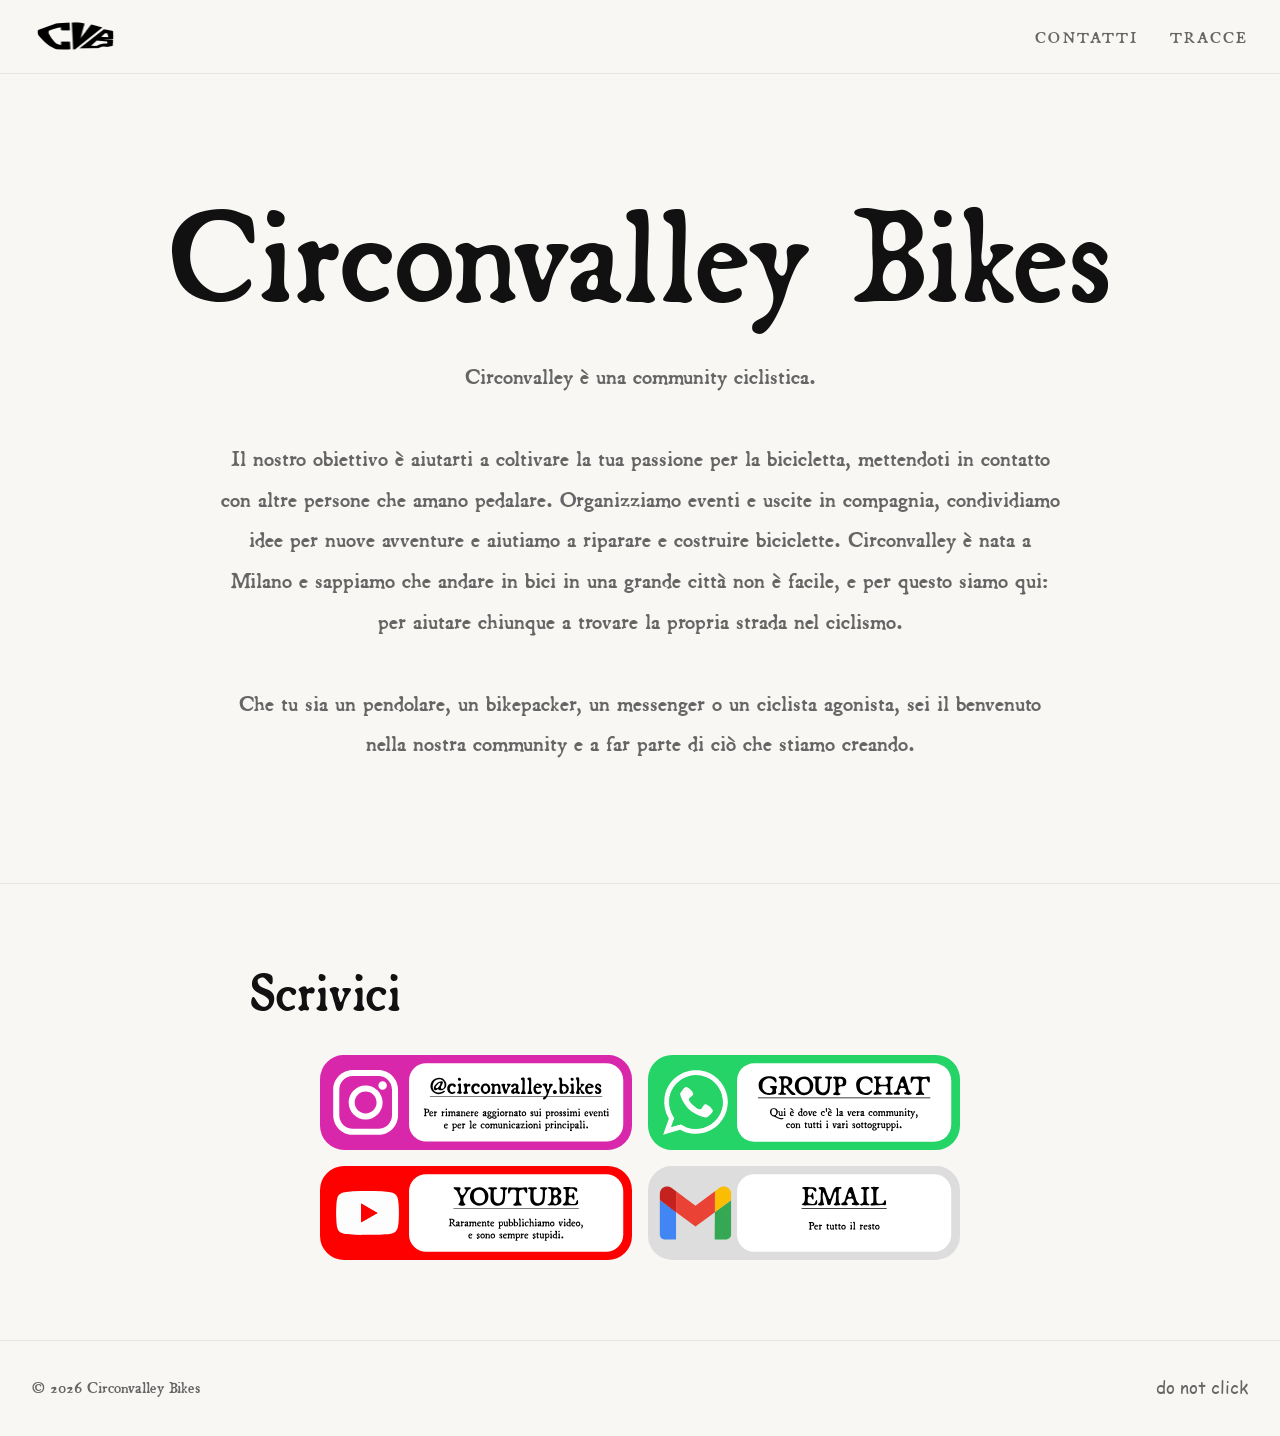
==== index.html @ e5762882 "Homepage: testo della hero in italiano Co-Authored-By: Claude Opus 5.5 <noreply@anthropic.com> Claud" ====
<!DOCTYPE html>
<html lang="it">
<head>
  <meta charset="UTF-8">
  <meta name="viewport" content="width=device-width, initial-scale=1.0">
  <meta name="description" content="Circonvalley Bikes">
  <title>Circonvalley Bikes</title>

  <link rel="icon" href="images/favicon.ico" sizes="any">
  <link rel="icon" href="images/favicon.png" type="image/png">
  <link rel="apple-touch-icon" href="images/apple-touch-icon.png">

  <link rel="preload" href="assets/fonts/broadsheet.woff2" as="font" type="font/woff2" crossorigin>
  <link rel="preconnect" href="https://script.google.com">
  <link rel="preconnect" href="https://script.googleusercontent.com" crossorigin>
  <link rel="stylesheet" href="assets/css/base.css">
  <link rel="stylesheet" href="assets/css/home.css">
  <!-- Show the merch links straight away if the preorder was open on the last visit (see site.js) -->
  <script>try { if (JSON.parse(localStorage.getItem('cvb:preorder')).open) document.documentElement.classList.add('preorder-open'); } catch (e) {}</script>

  <script src="config.js" defer></script>
  <script src="assets/js/site.js" defer></script>
</head>
<body>

<header class="site-header">
  <div class="site-logo">
    <a href="./"><img src="images/logo.png" alt="Circonvalley Bikes"></a>
  </div>
  <button class="nav-toggle" type="button" aria-label="Menu" aria-controls="nav-links" aria-expanded="false">
    <span></span><span></span><span></span>
  </button>
  <ul class="nav-links" id="nav-links">
    <li class="nav-cta preorder-only"><a href="merch/">Merch →</a></li>
    <li><a href="#contatti">Contatti</a></li>
    <li><a href="tracce/">Tracce</a></li>
  </ul>
</header>
<div class="nav-backdrop"></div>

<section class="hero">
  <h1>Circonvalley Bikes</h1>
  <p class="hero-text">
    Circonvalley è una community ciclistica.
    <br>
    <br>
    Il nostro obiettivo è aiutarti a coltivare la tua passione per la bicicletta, mettendoti in contatto con altre persone che amano pedalare.
    Organizziamo eventi e uscite in compagnia, condividiamo idee per nuove avventure e aiutiamo a riparare e costruire biciclette.
    Circonvalley è nata a Milano e sappiamo che andare in bici in una grande città non è facile, e per questo siamo qui: per aiutare chiunque a trovare la propria strada nel ciclismo.
    <br>
    <br>
    Che tu sia un pendolare, un bikepacker, un messenger o un ciclista agonista, sei il benvenuto nella nostra community e a far parte di ciò che stiamo creando.
  </p>
</section>

<!-- The "contatti" id is part of public links (circonvalley.com/#contatti): keep it -->
<section id="contatti">
  <div class="section-inner">
    <h2>Scrivici</h2>
    <div class="contact-buttons">
      <a href="https://instagram.com/circonvalley.bikes" target="_blank" rel="noopener">
        <img src="images/contact-instagram.svg" width="877" height="267" alt="Instagram @circonvalley.bikes — per rimanere aggiornato sui prossimi eventi e per le comunicazioni principali">
      </a>
      <a href="https://chat.whatsapp.com/DAn84rEZnjz1ABdLgQcvUB?mode=gi_t" target="_blank" rel="noopener">
        <img src="images/contact-whatsapp.svg" width="877" height="267" alt="Group chat WhatsApp — qui è dove c'è la vera community, con tutti i vari sottogruppi">
      </a>
      <a href="https://www.youtube.com/@circonvalleybikes5954" target="_blank" rel="noopener">
        <img src="images/contact-youtube.svg" width="877" height="267" alt="YouTube — raramente pubblichiamo video, e sono sempre stupidi">
      </a>
      <a href="mailto:thecirconvalley@gmail.com" title="thecirconvalley@gmail.com">
        <img src="images/contact-email.svg" width="877" height="267" alt="Email thecirconvalley@gmail.com — per tutto il resto">
      </a>
    </div>
  </div>
</section>

<div class="merch-banner preorder-only">
  <h2><span id="merch-banner-title">Preorder Merch</span></h2>
  <p id="merch-banner-text"></p>
  <a href="merch/" class="btn-white" id="merch-banner-button">Vai al catalogo →</a>
</div>

<footer class="site-footer">
  <span>© 2026 Circonvalley Bikes</span>
  <span><a href="images/do-not-click.gif" data-do-not-click>do not click</a></span>
</footer>

</body>
</html>
---- assets/css/base.css ----
/* ==========================================================================
   Circonvalley Bikes — shared styles (every page)
   Fonts, colours, reset, top bar, mobile menu, footer.
   Page-specific styles live in home.css, shop.css and tracks.css.
   ========================================================================== */

@font-face {
  font-family: 'Broadsheet';
  src: url('../fonts/broadsheet.woff2') format('woff2');
  font-display: swap;
}
/* Comic Sans is used on purpose, only for the "do not click" footer link */
@font-face {
  font-family: 'ComicSansCustom';
  src: url('../fonts/comic-sans.woff2') format('woff2');
  font-display: swap;
}

:root {
  --bg: #f8f7f4;          /* warm page background */
  --surface: #f0eee9;     /* boxes and form fields */
  --text: #111111;
  --muted: #666666;
  --border: #e5e5e5;
  --accent: #e10600;      /* brand red */
  --accent-dark: #b80000; /* red on hover */
}

* { box-sizing: border-box; margin: 0; padding: 0; }
body {
  background: var(--bg);
  color: var(--text);
  font-family: 'Broadsheet', serif;
}
em, i { font-style: normal; }
[hidden] { display: none !important; }

/* Shown only while the merch preorder is open (see site.js) */
.preorder-only { display: none; }
.preorder-open .preorder-only { display: revert; }

/* ── Top bar ── */
.site-header {
  position: sticky; top: 0; z-index: 60;
  background: var(--bg);
  border-bottom: 1px solid var(--border);
  padding: 1rem 2rem;
  display: flex; justify-content: space-between; align-items: center;
}
.site-logo a { color: inherit; text-decoration: none; }
.site-logo img { height: 40px; object-fit: contain; display: block; }

.nav-links { display: flex; gap: 2rem; list-style: none; }
.nav-links a {
  font-family: 'Broadsheet', serif; font-size: 0.82rem;
  text-transform: uppercase; letter-spacing: 0.12em;
  color: var(--muted); text-decoration: none; transition: color 0.15s;
}
.nav-links a:hover, .nav-links a[aria-current] { color: var(--text); }
.nav-links .nav-cta a { color: var(--accent); border-bottom: 1.5px solid var(--accent); padding-bottom: 1px; }

.nav-toggle { display: none; background: none; border: none; cursor: pointer; flex-direction: column; gap: 5px; }
.nav-toggle span { display: block; width: 22px; height: 2px; background: var(--text); transition: transform 0.2s, opacity 0.2s; }
.nav-backdrop { display: none; }

/* ── Footer ── */
.site-footer {
  padding: 2rem; border-top: 1px solid var(--border);
  display: flex; justify-content: space-between; align-items: center;
  font-size: 14px; color: var(--muted);
}
.site-footer a { color: var(--muted); text-decoration: none; }
.site-footer a:hover { color: var(--text); }
[data-do-not-click] { font-family: 'ComicSansCustom', sans-serif; }

/* ══════ Phone ══════ */
@media (max-width: 700px) {
  .site-header { padding: 0.75rem 1rem; }

  /* Light dropdown menu, items aligned right, page dimmed behind */
  .nav-toggle { display: flex; }
  .nav-links {
    display: none; flex-direction: column; position: absolute; top: 100%; left: 0; right: 0;
    background: var(--bg); border-bottom: 1px solid var(--border);
    align-items: flex-end; text-align: right; padding: 1.5rem 1.5rem 1.75rem; gap: 1.1rem;
  }
  .nav-links.open { display: flex; }
  .nav-links a { font-size: 1.3rem; color: var(--text); }
  .nav-links a:hover { color: var(--accent); }
  .nav-backdrop.open { display: block; position: fixed; inset: 0; z-index: 55; background: rgba(0, 0, 0, 0.35); }
  /* the three lines turn into an X */
  .nav-toggle.open span:nth-child(1) { transform: translateY(7px) rotate(45deg); }
  .nav-toggle.open span:nth-child(2) { opacity: 0; }
  .nav-toggle.open span:nth-child(3) { transform: translateY(-7px) rotate(-45deg); }

  .site-footer { flex-direction: column; gap: 0.5rem; text-align: center; }
}

/* ══════ Desktop: slightly larger text ══════ */
@media (min-width: 701px) {
  .nav-links a { font-size: 17px; }
  .site-footer { font-size: 17px; }
}
---- assets/css/home.css ----
/* ==========================================================================
   Homepage
   ========================================================================== */

html { scroll-behavior: smooth; }
body { font-size: 20px; line-height: 1.7; }

section { padding: 5rem 2rem; border-bottom: 1px solid var(--border); }
/* Jumping to a section from the menu stops it below the sticky top bar */
section[id] { scroll-margin-top: 73px; }
.section-inner { max-width: 780px; margin: 0 auto; }

h2 {
  font-size: clamp(2rem, 5vw, 3.5rem);
  line-height: 1.05; font-weight: 400; margin-bottom: 2rem;
}

/* The section above already draws the line */
.site-footer { border-top: 0; }

/* ── Hero ── */
.hero {
  min-height: 90vh;
  display: flex; flex-direction: column; justify-content: center; align-items: center;
  text-align: center;
  padding: 4rem 2rem;
  position: relative; overflow: hidden;
}
.hero h1 {
  font-size: clamp(4rem, 11vw, 9rem);
  line-height: 0.95; font-weight: 400;
  margin: 0 auto 2rem;
}
.hero-text {
  font-size: 1.2rem;
  color: var(--muted);
  max-width: 70ch;
  margin: 0 auto;
}

/* ── Contact buttons ── */
.contact-buttons { display: grid; grid-template-columns: 1fr 1fr; gap: 1rem; margin: 2rem auto 0; max-width: 640px; }
.contact-buttons a { display: block; border-radius: 7.8% / 25.6%; transition: transform 0.15s ease, box-shadow 0.15s ease; }
.contact-buttons a:hover { transform: translateY(-3px); box-shadow: 0 6px 16px rgba(0, 0, 0, 0.12); }
.contact-buttons a:focus-visible { outline: 3px solid var(--text); outline-offset: 3px; }
.contact-buttons img { display: block; width: 100%; height: auto; }

/* ── Merch preorder banner (only while the preorder is open) ── */
.merch-banner {
  background: var(--accent);
  padding: 5rem 2rem;
  text-align: center;
  border-bottom: 1px solid var(--border);
}
.merch-banner h2 { color: #fff; margin-bottom: 1rem; }
.merch-banner p { color: rgba(255, 255, 255, 0.8); margin: 0 auto 2rem; max-width: 40ch; }
.btn-white {
  display: inline-block;
  font-size: 15px; text-transform: uppercase; letter-spacing: 0.12em;
  padding: 0.8rem 2rem; border: 2px solid #fff; border-radius: 2px;
  color: #fff; text-decoration: none; transition: all 0.15s;
}
.btn-white:hover { background: #fff; color: var(--accent); }

/* ══════ Phone ══════ */
@media (max-width: 700px) {
  .hero { padding: 2rem 1rem 2.5rem; }
  section { padding: 3.5rem 1rem; }
  section[id] { scroll-margin-top: 65px; }
  .contact-buttons { grid-template-columns: 1fr; gap: 0.85rem; max-width: 250px; }
  /* "Preorder Merch" title as wide as the button below (sized in site.js) */
  .merch-banner h2 { line-height: 1; white-space: nowrap; }
}

/* ══════ Desktop: slightly larger text ══════ */
@media (min-width: 701px) {
  body { font-size: 24px; }
  .hero-text { font-size: 24px; }
  .btn-white { font-size: 18px; }
}
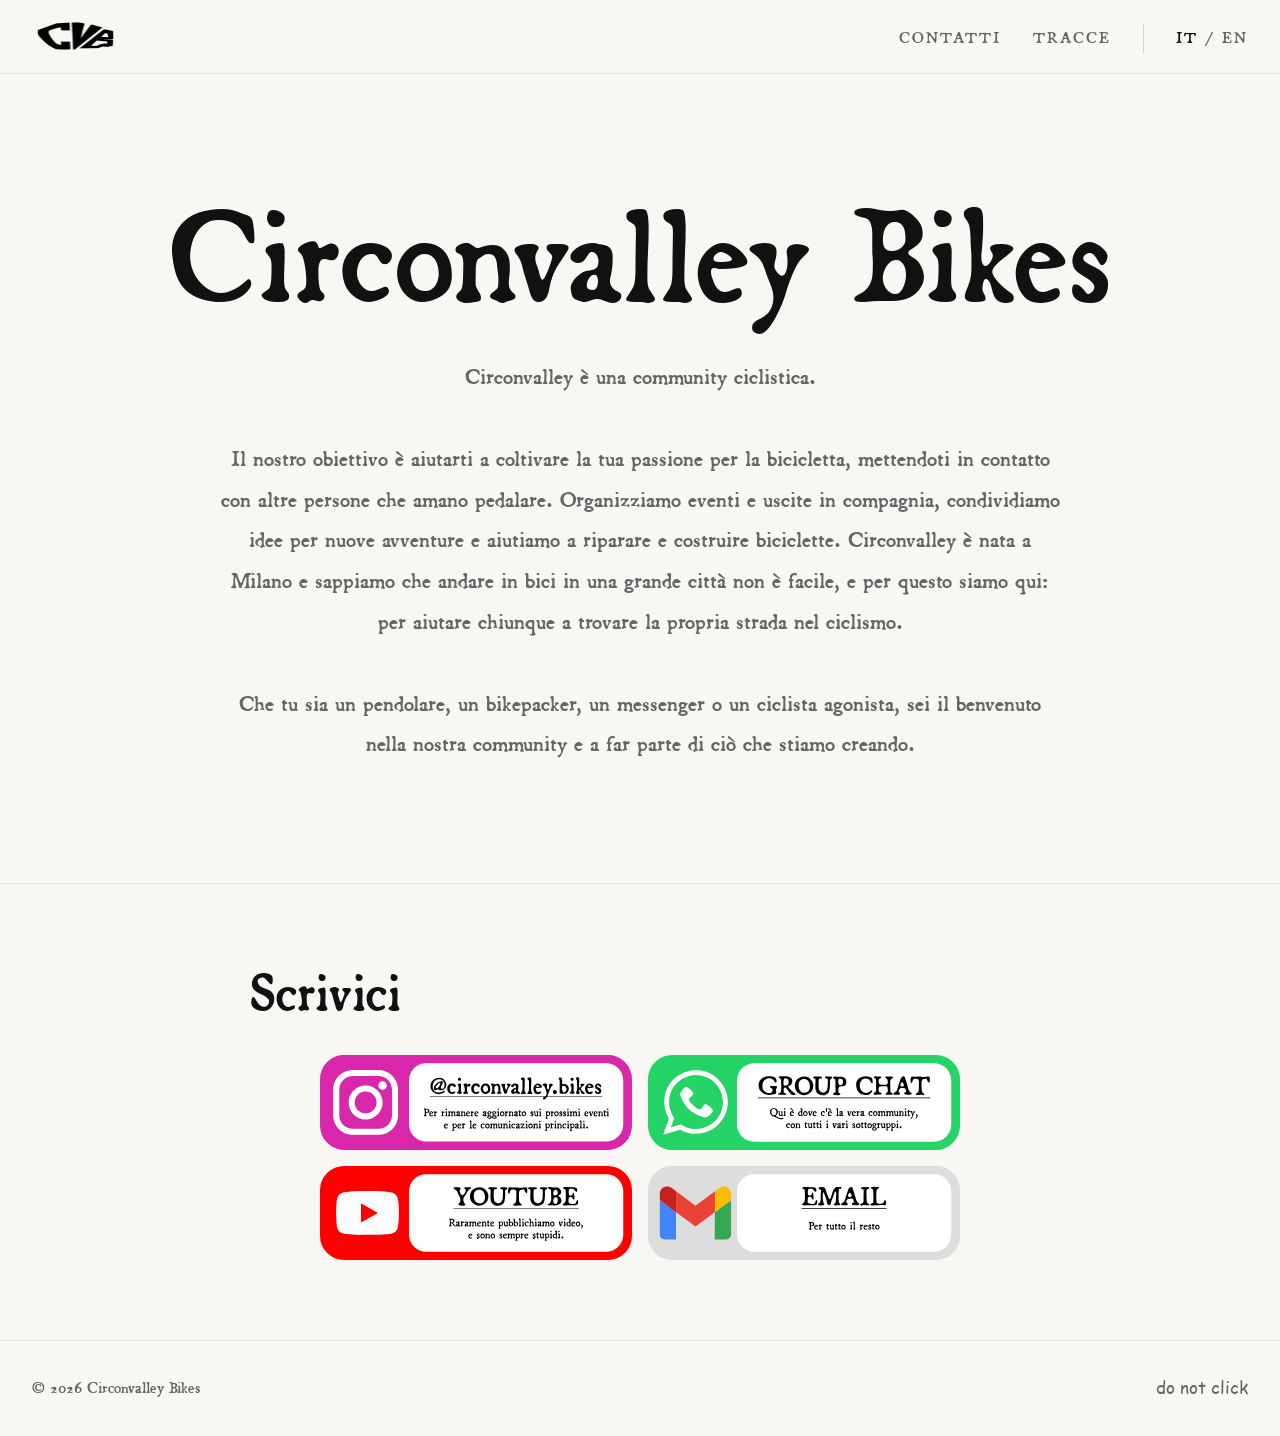
==== commit 8ca22889: "Sito in inglese: pagine /en/, /en/merch/, /en/routes/ e selettore IT / EN - Selettore lingua nella b" ====
--- a/index.html
+++ b/index.html
@@ -5,6 +5,9 @@
   <meta name="viewport" content="width=device-width, initial-scale=1.0">
   <meta name="description" content="Circonvalley Bikes">
   <title>Circonvalley Bikes</title>
+
+  <link rel="alternate" hreflang="it" href="https://circonvalley.com/">
+  <link rel="alternate" hreflang="en" href="https://circonvalley.com/en/">
 
   <link rel="icon" href="images/favicon.ico" sizes="any">
   <link rel="icon" href="images/favicon.png" type="image/png">
@@ -34,6 +37,7 @@
     <li class="nav-cta preorder-only"><a href="merch/">Merch →</a></li>
     <li><a href="#contatti">Contatti</a></li>
     <li><a href="tracce/">Tracce</a></li>
+    <li class="lang-switch"><span class="lang-current">IT</span><span aria-hidden="true">/</span><a href="en/" hreflang="en" lang="en" aria-label="English version" data-lang-switch>EN</a></li>
   </ul>
 </header>
 <div class="nav-backdrop"></div>
--- a/assets/css/base.css
+++ b/assets/css/base.css
@@ -50,7 +50,7 @@
 .site-logo a { color: inherit; text-decoration: none; }
 .site-logo img { height: 40px; object-fit: contain; display: block; }
 
-.nav-links { display: flex; gap: 2rem; list-style: none; }
+.nav-links { display: flex; align-items: baseline; gap: 2rem; list-style: none; }
 .nav-links a {
   font-family: 'Broadsheet', serif; font-size: 0.82rem;
   text-transform: uppercase; letter-spacing: 0.12em;
@@ -58,6 +58,18 @@
 }
 .nav-links a:hover, .nav-links a[aria-current] { color: var(--text); }
 .nav-links .nav-cta a { color: var(--accent); border-bottom: 1.5px solid var(--accent); padding-bottom: 1px; }
+
+/* Language switch "IT / EN": the current language in black, the other one is a link.
+   In the menu it is set apart from the other items by a thin line. */
+.lang-switch {
+  display: flex; align-items: center; gap: 0.4em;
+  font-family: 'Broadsheet', serif; font-size: 0.82rem;
+  text-transform: uppercase; letter-spacing: 0.12em; color: var(--muted);
+}
+.lang-switch .lang-current { color: var(--text); }
+.lang-switch a { color: var(--muted); text-decoration: none; transition: color 0.15s; }
+.lang-switch a:hover { color: var(--text); }
+.nav-links .lang-switch { border-left: 1px solid #d6d2ca; padding-left: 2rem; }
 
 .nav-toggle { display: none; background: none; border: none; cursor: pointer; flex-direction: column; gap: 5px; }
 .nav-toggle span { display: block; width: 22px; height: 2px; background: var(--text); transition: transform 0.2s, opacity 0.2s; }
@@ -87,6 +99,9 @@
   .nav-links.open { display: flex; }
   .nav-links a { font-size: 1.3rem; color: var(--text); }
   .nav-links a:hover { color: var(--accent); }
+  /* language switch at the bottom of the menu, smaller, under a thin line */
+  .nav-links .lang-switch { border-left: 0; padding: 1rem 0 0; border-top: 1px solid var(--border); font-size: 1rem; }
+  .nav-links .lang-switch a { font-size: inherit; color: var(--muted); }
   .nav-backdrop.open { display: block; position: fixed; inset: 0; z-index: 55; background: rgba(0, 0, 0, 0.35); }
   /* the three lines turn into an X */
   .nav-toggle.open span:nth-child(1) { transform: translateY(7px) rotate(45deg); }
@@ -98,6 +113,6 @@
 
 /* ══════ Desktop: slightly larger text ══════ */
 @media (min-width: 701px) {
-  .nav-links a { font-size: 17px; }
+  .nav-links a, .lang-switch { font-size: 17px; }
   .site-footer { font-size: 17px; }
 }
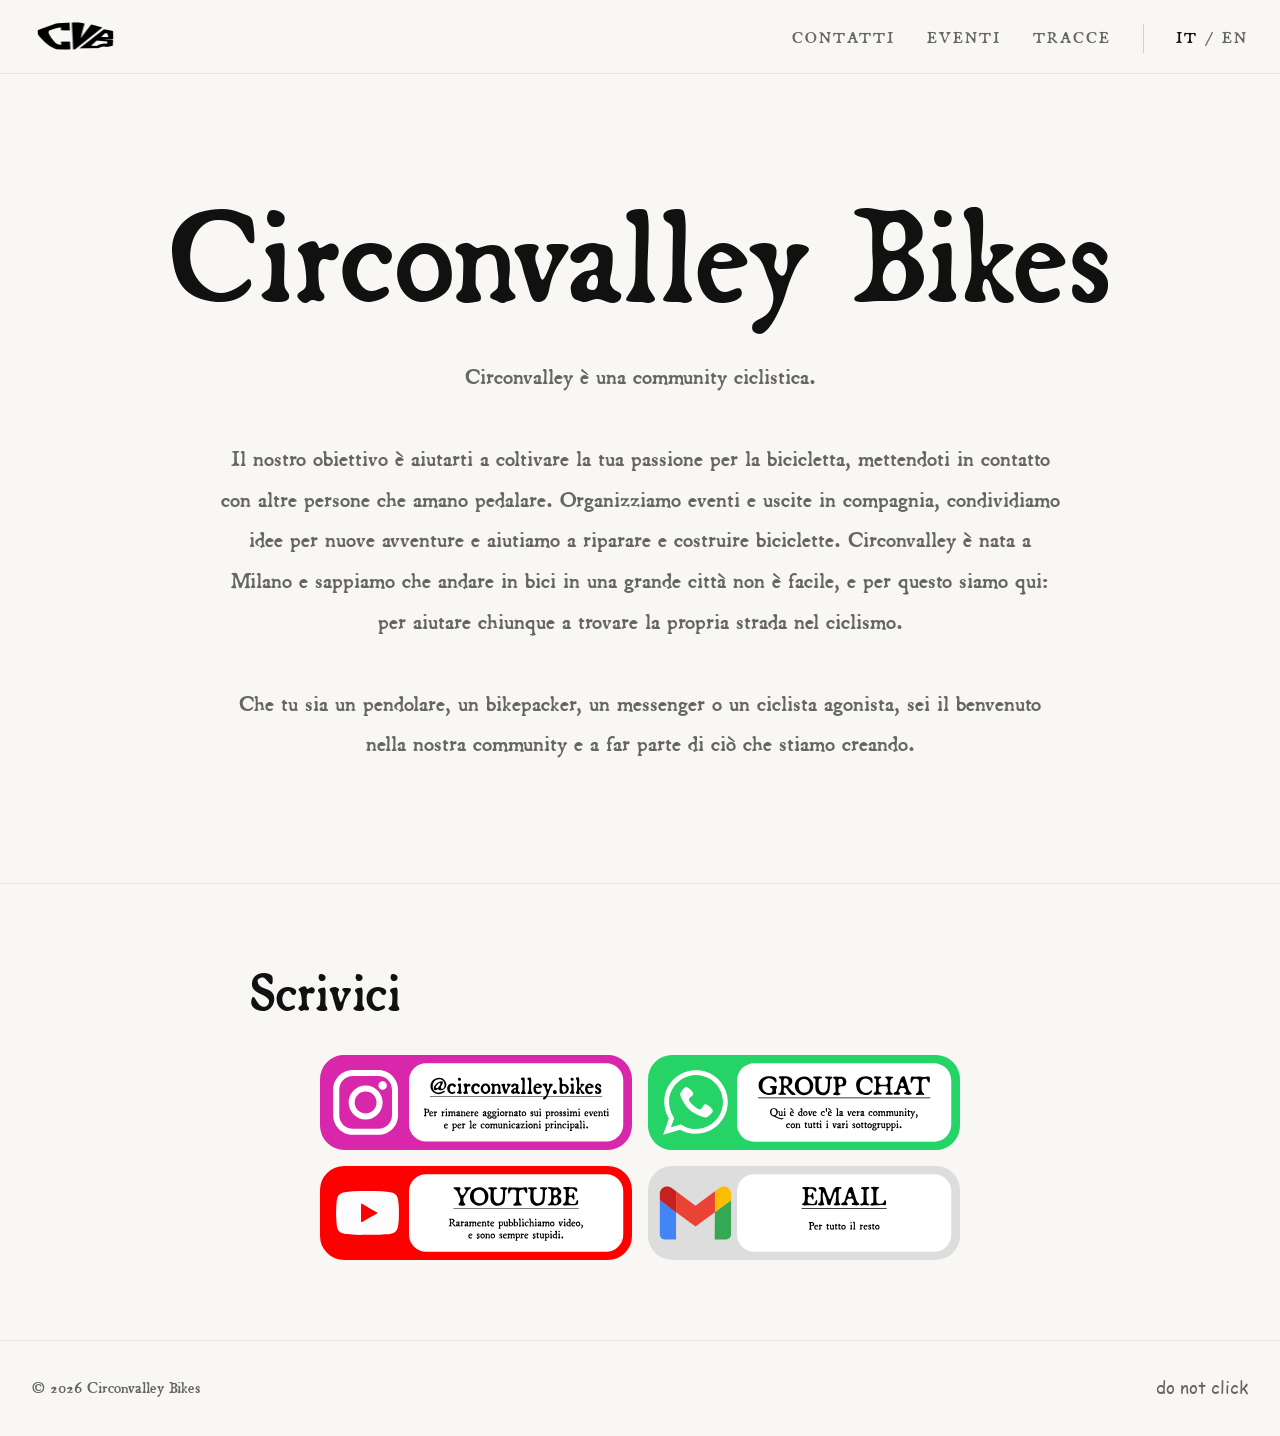
==== commit d9e71f33: "Aggiunta la pagina Eventi con il prossimo evento, gestita da un Google Sheet Co-Authored-By: Claude " ====
--- a/index.html
+++ b/index.html
@@ -36,6 +36,7 @@
   <ul class="nav-links" id="nav-links">
     <li class="nav-cta preorder-only"><a href="merch/">Merch →</a></li>
     <li><a href="#contatti">Contatti</a></li>
+    <li><a href="eventi/">Eventi</a></li>
     <li><a href="tracce/">Tracce</a></li>
     <li class="lang-switch"><span class="lang-current">IT</span><span aria-hidden="true">/</span><a href="en/" hreflang="en" lang="en" aria-label="English version" data-lang-switch>EN</a></li>
   </ul>
@@ -81,7 +82,7 @@
 <div class="merch-banner preorder-only">
   <h2><span id="merch-banner-title">Preorder Merch</span></h2>
   <p id="merch-banner-text"></p>
-  <a href="merch/" class="btn-white" id="merch-banner-button">Vai al catalogo →</a>
+  <a href="merch/" class="btn-white" id="merch-banner-button">Vai alla collezione →</a>
 </div>
 
 <footer class="site-footer">
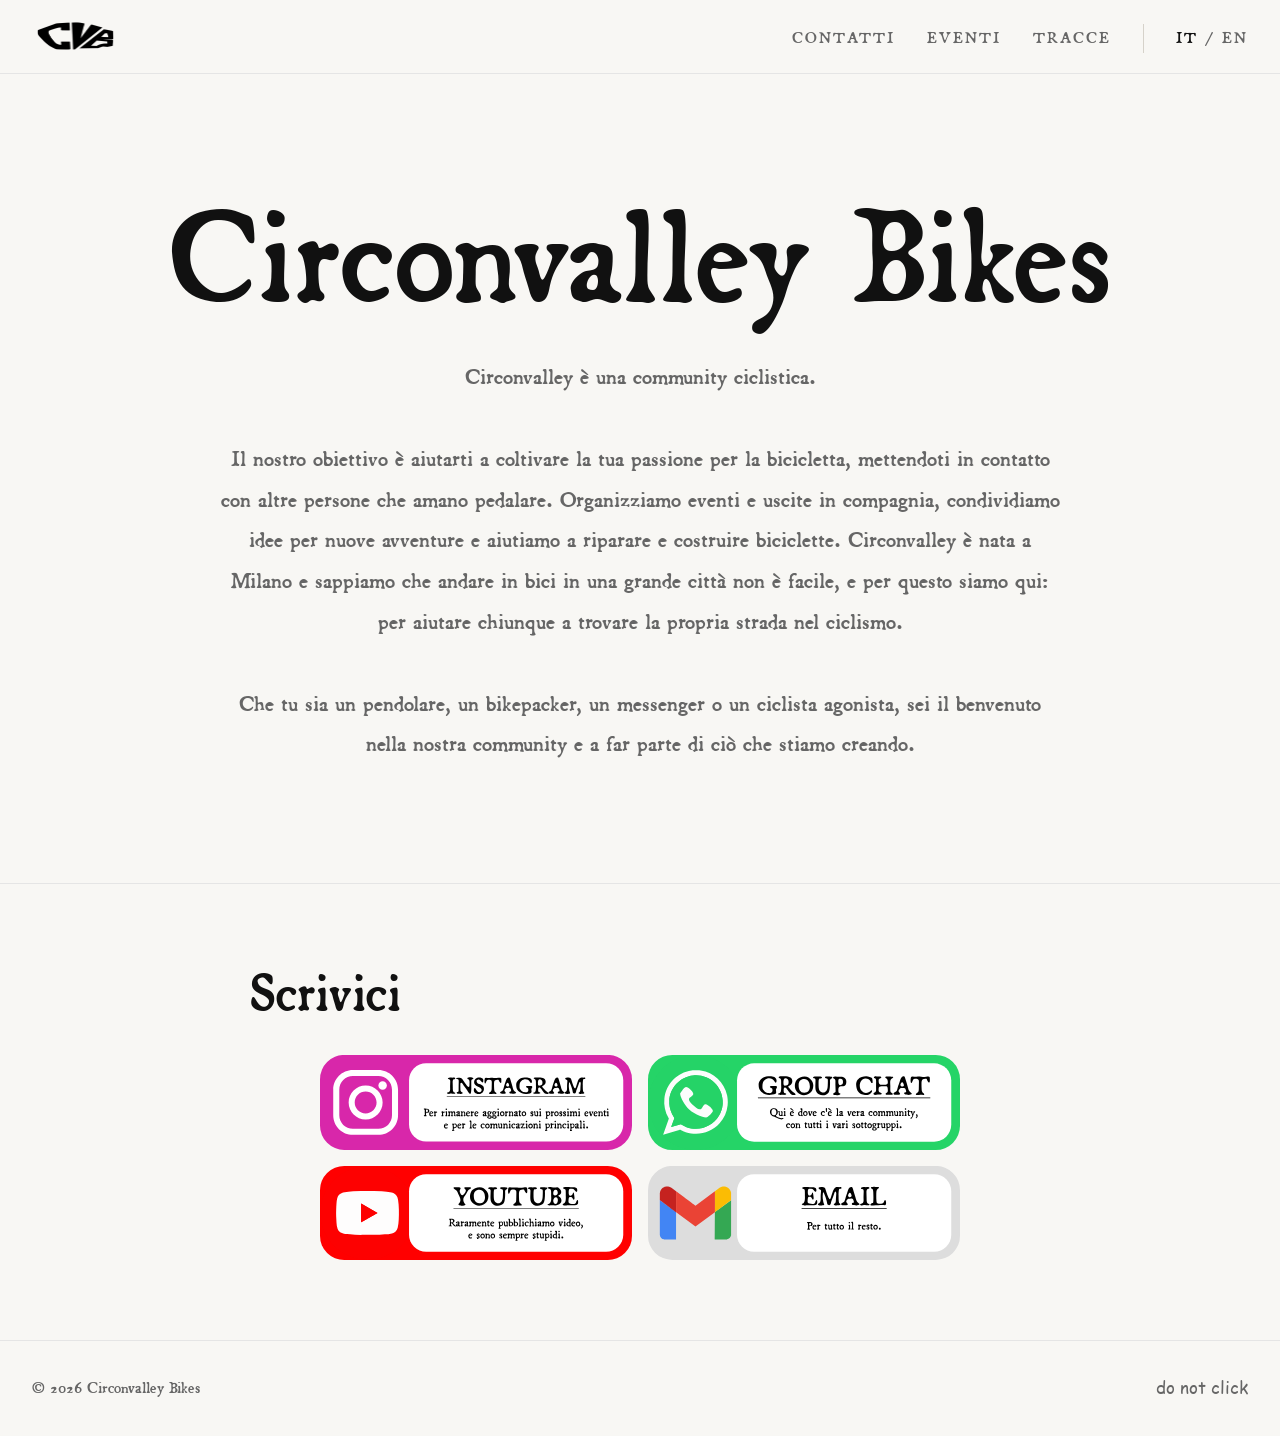
==== commit bf5fd778: "Home: anteprima del prossimo evento con il pulsante per la pagina Eventi Co-Authored-By: Claude Opus" ====
--- a/index.html
+++ b/index.html
@@ -23,6 +23,7 @@
 
   <script src="config.js" defer></script>
   <script src="assets/js/site.js" defer></script>
+  <script src="assets/js/home-event.js" defer></script>
 </head>
 <body>
 
@@ -56,6 +57,19 @@
     <br>
     Che tu sia un pendolare, un bikepacker, un messenger o un ciclista agonista, sei il benvenuto nella nostra community e a far parte di ciò che stiamo creando.
   </p>
+</section>
+
+<!-- Next event preview: filled by home-event.js from the Eventi Sheet, hidden when there is no event -->
+<section class="next-event" id="prossimo-evento" hidden>
+  <div class="next-event-inner">
+    <a class="next-event-poster" id="next-event-poster" href="eventi/" hidden><img id="next-event-img" alt="Locandina del prossimo evento"></a>
+    <div class="next-event-text">
+      <p class="next-event-kicker">Prossimo evento</p>
+      <h2 class="next-event-name" id="next-event-name"></h2>
+      <p class="next-event-when" id="next-event-when"></p>
+      <a class="btn btn-red" href="eventi/">Scopri l’evento →</a>
+    </div>
+  </div>
 </section>
 
 <!-- The "contatti" id is part of public links (circonvalley.com/#contatti): keep it -->
--- a/assets/css/home.css
+++ b/assets/css/home.css
@@ -62,12 +62,36 @@
 }
 .btn-white:hover { background: #fff; color: var(--accent); }
 
+/* ── Next event preview (filled by home-event.js) ── */
+.next-event-inner {
+  max-width: 780px; margin: 0 auto;
+  display: grid; grid-template-columns: 260px minmax(0, 1fr); gap: 2.5rem; align-items: center;
+}
+.next-event-inner.no-poster { grid-template-columns: minmax(0, 1fr); }
+.next-event-poster { display: block; transition: transform 0.15s ease, box-shadow 0.15s ease; }
+.next-event-poster[hidden] { display: none; }
+.next-event-poster:hover { transform: translateY(-3px); box-shadow: 0 6px 16px rgba(0, 0, 0, 0.12); }
+.next-event-poster img { display: block; width: 100%; height: auto; border-radius: 4px; }
+.next-event-kicker { font-size: 15px; text-transform: uppercase; letter-spacing: 0.12em; color: var(--accent); }
+.next-event-name { font-size: clamp(1.9rem, 4vw, 2.8rem); margin: 0.4rem 0 0.8rem; }
+.next-event-when { color: var(--muted); line-height: 1.4; margin-bottom: 1.6rem; }
+.next-event-when::first-letter { text-transform: uppercase; }
+.next-event .btn {
+  display: inline-block; font-family: inherit; font-size: 15px;
+  text-transform: uppercase; letter-spacing: 0.12em; text-decoration: none;
+  padding: 0.75rem 1.5rem; border-radius: 2px; transition: all 0.15s;
+  background: var(--accent); border: 1.5px solid var(--accent); color: #fff;
+}
+.next-event .btn:hover { background: var(--accent-dark); border-color: var(--accent-dark); }
+
 /* ══════ Phone ══════ */
 @media (max-width: 700px) {
   .hero { padding: 2rem 1rem 2.5rem; }
   section { padding: 3.5rem 1rem; }
   section[id] { scroll-margin-top: 65px; }
   .contact-buttons { grid-template-columns: 1fr; gap: 0.85rem; max-width: 250px; }
+  .next-event-inner { grid-template-columns: minmax(0, 1fr); gap: 1.5rem; text-align: center; }
+  .next-event-poster { width: min(100%, 300px); margin: 0 auto; }
   /* "Preorder Merch" title as wide as the button below (sized in site.js) */
   .merch-banner h2 { line-height: 1; white-space: nowrap; }
 }
@@ -77,4 +101,5 @@
   body { font-size: 24px; }
   .hero-text { font-size: 24px; }
   .btn-white { font-size: 18px; }
+  .next-event .btn, .next-event-kicker { font-size: 17px; }
 }
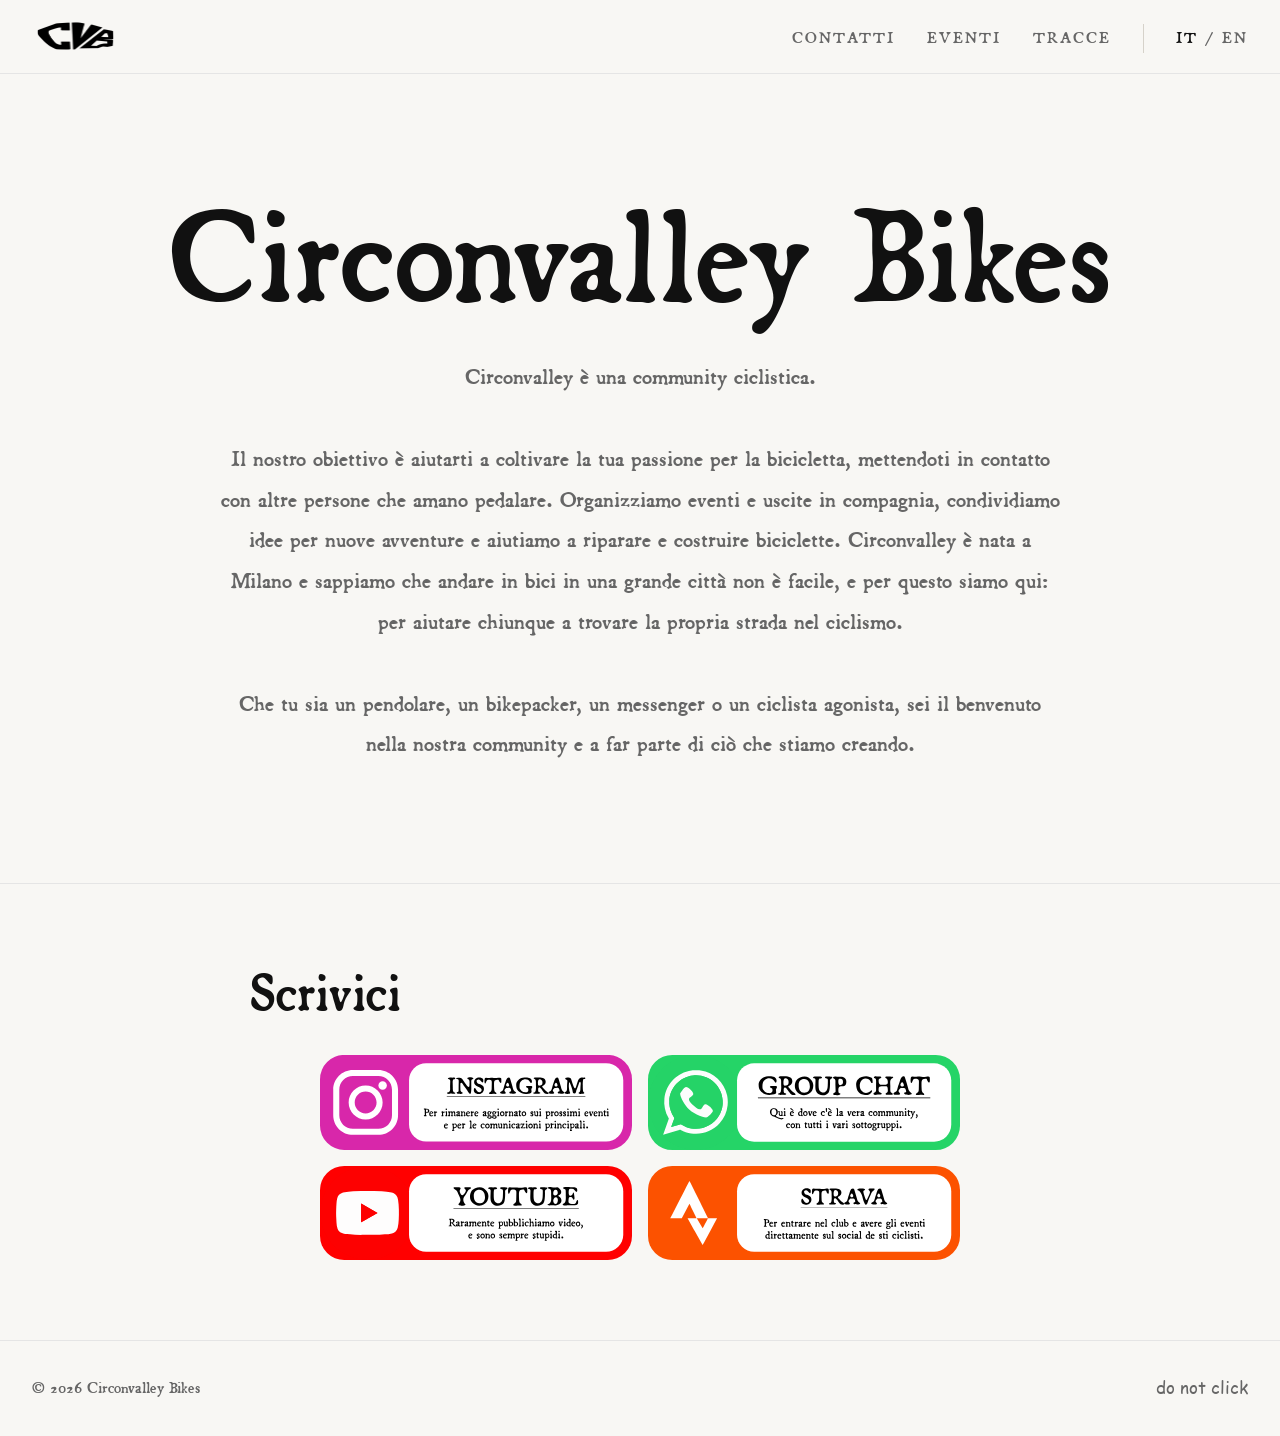
==== commit 9b81cbe6: "Home: il pulsante email diventa il link al club Strava (IT e EN) Co-Authored-By: Claude Sonnet 5.5 <" ====
--- a/index.html
+++ b/index.html
@@ -67,7 +67,7 @@
       <p class="next-event-kicker">Prossimo evento</p>
       <h2 class="next-event-name" id="next-event-name"></h2>
       <p class="next-event-when" id="next-event-when"></p>
-      <a class="btn btn-red" href="eventi/">Scopri l’evento →</a>
+      <a class="btn btn-red" href="eventi/">Più dettagli →</a>
     </div>
   </div>
 </section>
@@ -86,8 +86,8 @@
       <a href="https://www.youtube.com/@circonvalleybikes5954" target="_blank" rel="noopener">
         <img src="images/contact-youtube.svg" width="877" height="267" alt="YouTube — raramente pubblichiamo video, e sono sempre stupidi">
       </a>
-      <a href="mailto:thecirconvalley@gmail.com" title="thecirconvalley@gmail.com">
-        <img src="images/contact-email.svg" width="877" height="267" alt="Email thecirconvalley@gmail.com — per tutto il resto">
+      <a href="https://www.strava.com/clubs/518848" target="_blank" rel="noopener">
+        <img src="images/contact-strava.svg" width="877" height="267" alt="Club Strava di Circonvalley Bikes">
       </a>
     </div>
   </div>
--- a/assets/css/home.css
+++ b/assets/css/home.css
@@ -90,8 +90,18 @@
   section { padding: 3.5rem 1rem; }
   section[id] { scroll-margin-top: 65px; }
   .contact-buttons { grid-template-columns: 1fr; gap: 0.85rem; max-width: 250px; }
-  .next-event-inner { grid-template-columns: minmax(0, 1fr); gap: 1.5rem; text-align: center; }
-  .next-event-poster { width: min(100%, 300px); margin: 0 auto; }
+  /* Next event: the whole section fits on the screen (below the 65px top bar).
+     Label above the poster, no title, date or place (they're on the poster), poster shrinks on short screens. */
+  .next-event { padding: 1.75rem 1rem 2rem; }
+  .next-event-inner { grid-template-columns: minmax(0, 1fr); gap: 0.9rem; text-align: center; }
+  .next-event-text { display: contents; }
+  .next-event-kicker { order: -1; }
+  .next-event-inner:not(.no-poster) .next-event-name,
+  .next-event-inner:not(.no-poster) .next-event-when { display: none; }
+  .next-event-name { margin: 0; font-size: 1.9rem; }
+  .next-event-poster { width: min(78vw, 300px, calc(100svh - 265px)); margin: 0 auto; }
+  .next-event-when { margin: 0; font-size: 18px; }
+  .next-event .btn { justify-self: center; padding: 0.65rem 1.4rem; }
   /* "Preorder Merch" title as wide as the button below (sized in site.js) */
   .merch-banner h2 { line-height: 1; white-space: nowrap; }
 }
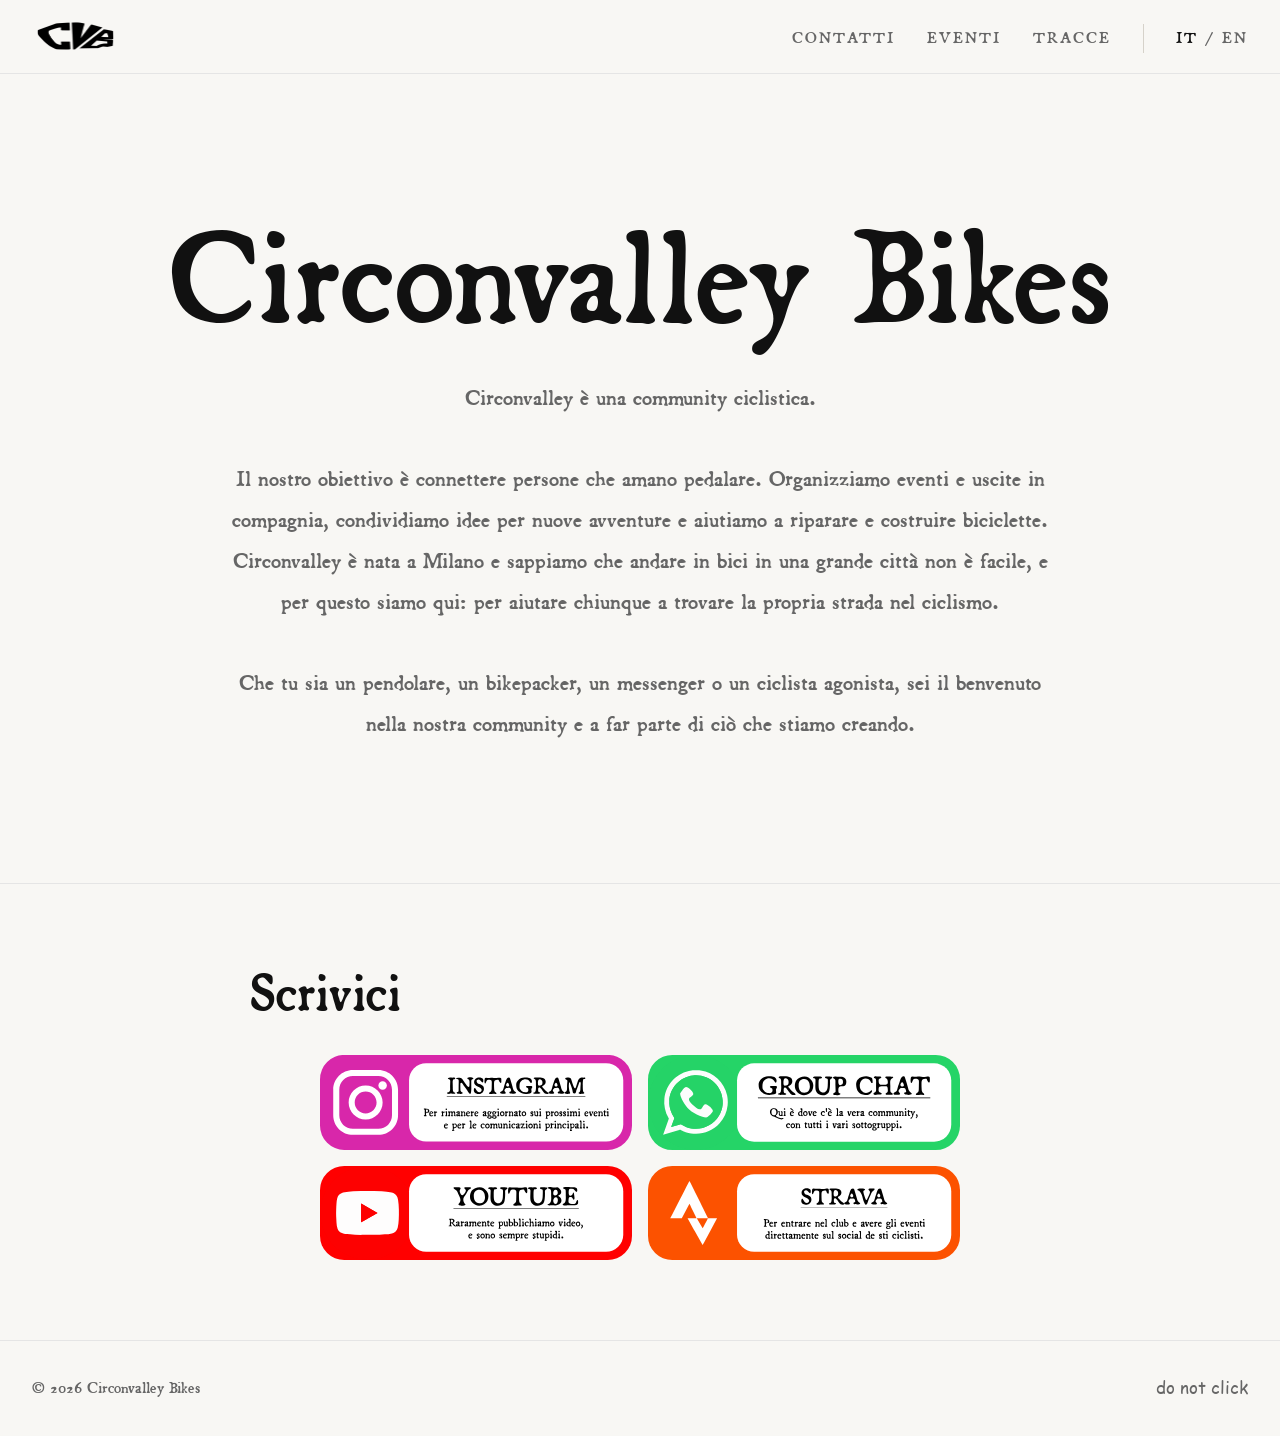
==== commit 3727544a: "Home: nuova frase sull'obiettivo (IT e EN) Co-Authored-By: Claude Opus 5.5 <noreply@anthropic.com> C" ====
--- a/index.html
+++ b/index.html
@@ -50,7 +50,7 @@
     Circonvalley è una community ciclistica.
     <br>
     <br>
-    Il nostro obiettivo è aiutarti a coltivare la tua passione per la bicicletta, mettendoti in contatto con altre persone che amano pedalare.
+    Il nostro obiettivo è connettere persone che amano pedalare.
     Organizziamo eventi e uscite in compagnia, condividiamo idee per nuove avventure e aiutiamo a riparare e costruire biciclette.
     Circonvalley è nata a Milano e sappiamo che andare in bici in una grande città non è facile, e per questo siamo qui: per aiutare chiunque a trovare la propria strada nel ciclismo.
     <br>
